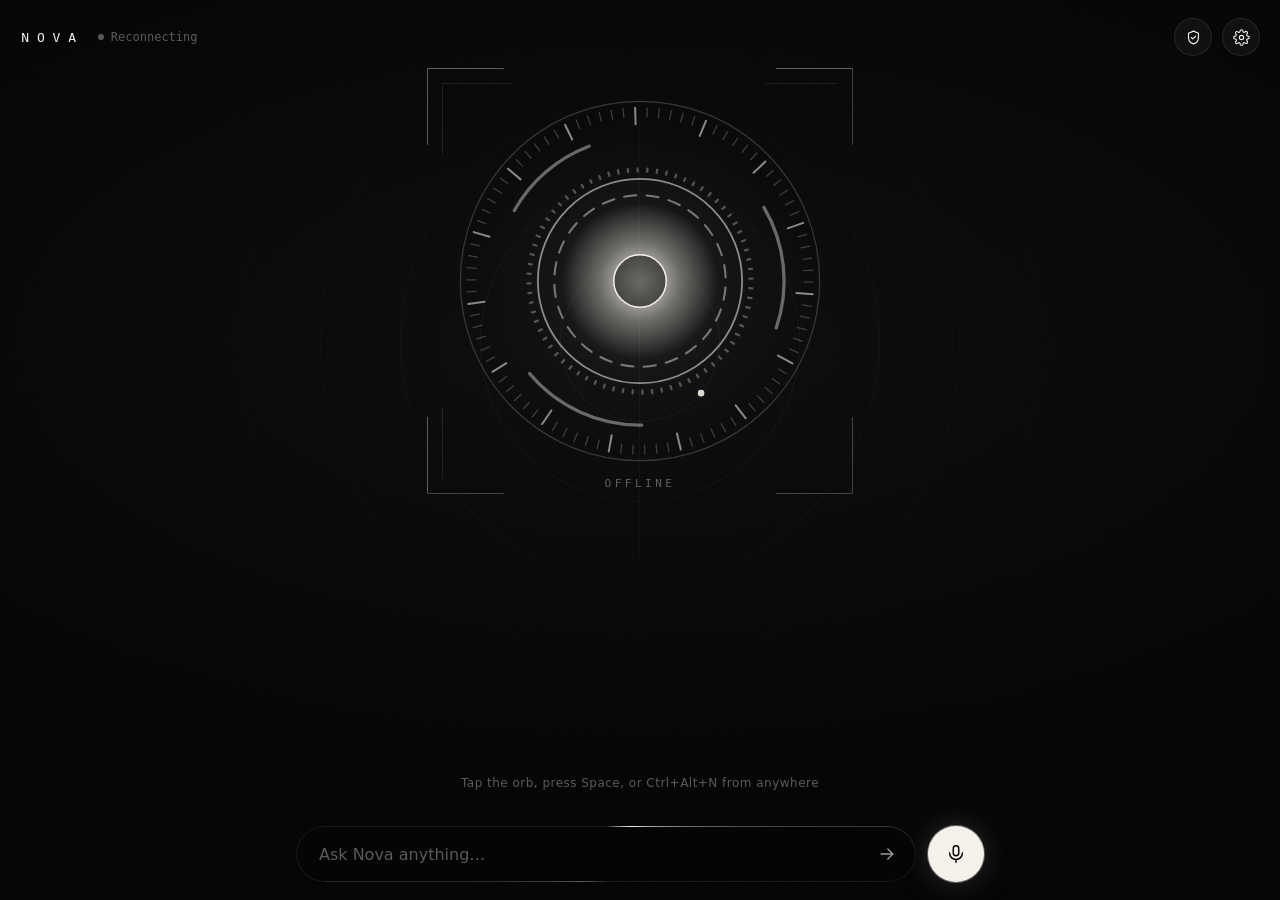
==== laptop/web/index.html @ 0acd4bf2 "Add the PC version (laptop/) with HUD window, hotkey and autostart Co-Authored-By: Claude Opus 5.5 <" ====
<!doctype html>
<html lang="en" data-theme="dark">
<head>
  <meta charset="utf-8">
  <meta name="viewport" content="width=device-width, initial-scale=1, viewport-fit=cover, interactive-widget=resizes-content">
  <meta name="theme-color" content="#050505">
  <meta name="apple-mobile-web-app-capable" content="yes">
  <meta name="apple-mobile-web-app-status-bar-style" content="black-translucent">
  <title>Nova</title>
  <link rel="manifest" href="manifest.json">
  <link rel="icon" href="icon.svg" type="image/svg+xml">
  <link rel="apple-touch-icon" href="icon-192.png">
  <link rel="stylesheet" href="style.css">
</head>
<body>
  <div class="grain" aria-hidden="true"></div>

  <header class="top">
    <div class="brand">
      <span class="wordmark">NOVA</span>
      <span class="status" id="status"><i></i><b>Connecting</b></span>
    </div>
    <div class="top-right">
      <div class="devices" id="devices" aria-label="Connected devices"></div>
      <button class="icon-btn" id="privacyBtn" aria-label="Privacy log">
        <svg viewBox="0 0 24 24"><path d="M12 3l7 3v6c0 4.5-3 7.8-7 9-4-1.2-7-4.5-7-9V6z"/><path d="M9 12l2 2 4-4"/></svg>
      </button>
      <button class="icon-btn" id="settingsBtn" aria-label="Settings">
        <svg viewBox="0 0 24 24"><circle cx="12" cy="12" r="3"/><path d="M19.4 15a1.7 1.7 0 0 0 .3 1.8l.1.1a2 2 0 1 1-2.8 2.8l-.1-.1a1.7 1.7 0 0 0-1.8-.3 1.7 1.7 0 0 0-1 1.5V21a2 2 0 1 1-4 0v-.1a1.7 1.7 0 0 0-1.1-1.5 1.7 1.7 0 0 0-1.8.3l-.1.1a2 2 0 1 1-2.8-2.8l.1-.1a1.7 1.7 0 0 0 .3-1.8 1.7 1.7 0 0 0-1.5-1H3a2 2 0 1 1 0-4h.1a1.7 1.7 0 0 0 1.5-1.1 1.7 1.7 0 0 0-.3-1.8l-.1-.1a2 2 0 1 1 2.8-2.8l.1.1a1.7 1.7 0 0 0 1.8.3H9a1.7 1.7 0 0 0 1-1.5V3a2 2 0 1 1 4 0v.1a1.7 1.7 0 0 0 1 1.5 1.7 1.7 0 0 0 1.8-.3l.1-.1a2 2 0 1 1 2.8 2.8l-.1.1a1.7 1.7 0 0 0-.3 1.8V9a1.7 1.7 0 0 0 1.5 1H21a2 2 0 1 1 0 4h-.1a1.7 1.7 0 0 0-1.5 1z"/></svg>
      </button>
    </div>
  </header>

  <main class="stage">
    <div class="orb-wrap" id="orbWrap">
      <canvas id="orb" aria-hidden="true"></canvas>
    </div>
    <p class="state" id="stateLabel">Tap to speak</p>
    <button class="stop" id="stopBtn" hidden>
      <svg viewBox="0 0 24 24"><rect x="7" y="7" width="10" height="10" rx="2"/></svg> Stop
    </button>
    <div class="timers" id="timers"></div>
    <section class="feed" id="feed" aria-live="polite"></section>
  </main>

  <footer class="dock">
    <form class="ask" id="askForm" autocomplete="off">
      <input id="askInput" placeholder="Ask Nova anything…" enterkeyhint="send" aria-label="Message Nova">
      <button type="submit" class="send" aria-label="Send">
        <svg viewBox="0 0 24 24"><path d="M5 12h14M13 6l6 6-6 6"/></svg>
      </button>
    </form>
    <button class="mic" id="micBtn" aria-label="Talk to Nova">
      <svg viewBox="0 0 24 24"><rect x="9" y="3" width="6" height="11" rx="3"/><path d="M5 11a7 7 0 0 0 14 0M12 18v3"/></svg>
    </button>
  </footer>

  <div class="toast" id="toast" role="status"></div>

  <div class="sheet-backdrop" id="backdrop"></div>

  <section class="sheet" id="confirmSheet" role="dialog" aria-modal="true" aria-labelledby="confirmText">
    <p class="sheet-kicker">Nova needs your OK</p>
    <p class="sheet-title" id="confirmText"></p>
    <div class="sheet-actions">
      <button class="btn ghost" id="confirmNo">Cancel</button>
      <button class="btn solid" id="confirmYes">Allow</button>
    </div>
  </section>

  <section class="sheet leak" id="leakSheet" role="alertdialog" aria-modal="true" aria-labelledby="leakTitle">
    <p class="sheet-kicker">⚠ Data about to leave your laptop</p>
    <p class="sheet-title" id="leakTitle"></p>
    <ul class="leak-items" id="leakItems"></ul>
    <div class="leak-bar"><i id="leakBar"></i></div>
    <p class="fineprint" id="leakNote"></p>
    <div class="sheet-actions">
      <button class="btn ghost" id="leakAllow">Allow once</button>
      <button class="btn solid" id="leakAbort">Abort</button>
    </div>
  </section>

  <section class="sheet" id="privacySheet" role="dialog" aria-modal="true" aria-label="Privacy log">
    <p class="sheet-kicker">Privacy log</p>
    <p class="fineprint" style="margin-top:0">Your conversations and the AI model stay on this laptop. This is everything Nova sent out to the internet.</p>
    <ul class="plog" id="plog"></ul>
    <div class="sheet-actions">
      <button class="btn solid" id="privacyDone">Done</button>
    </div>
  </section>

  <section class="sheet" id="actionSheet" role="dialog" aria-modal="true">
    <p class="sheet-kicker" id="actionKicker">Ready</p>
    <p class="sheet-title" id="actionTitle"></p>
    <div class="sheet-actions">
      <button class="btn ghost" id="actionNo">Dismiss</button>
      <a class="btn solid" id="actionGo" target="_blank" rel="noopener">Open</a>
    </div>
  </section>

  <section class="sheet" id="settingsSheet" role="dialog" aria-modal="true" aria-label="Settings">
    <p class="sheet-kicker">Settings</p>
    <label class="row">
      <span><b>Hands-free</b><small>Listen for “Nova…” without tapping</small></span>
      <input type="checkbox" class="switch" id="optWake">
    </label>
    <label class="row">
      <span><b>Light mode</b><small>Ivory &amp; ink instead of black &amp; pearl</small></span>
      <input type="checkbox" class="switch" id="optLight">
    </label>
    <label class="row">
      <span><b>Speak replies</b><small>Read Nova's answers aloud</small></span>
      <input type="checkbox" class="switch" id="optSpeak" checked>
    </label>
    <label class="row col">
      <span><b>Voice</b></span>
      <select id="optVoice"></select>
    </label>
    <label class="row col">
      <span><b>This device's name</b><small>Say “…on my <em>name</em>” to send things here</small></span>
      <input id="optName" class="text" placeholder="phone">
    </label>
    <p class="fineprint" id="engineInfo"></p>
    <div class="sheet-actions">
      <button class="btn solid" id="settingsDone">Done</button>
    </div>
  </section>

  <script src="app.js"></script>
</body>
</html>
---- laptop/web/style.css ----
/* Nova — rich black & pearl white */
:root {
  --bg: #050505;
  --bg-2: #0e0e0e;
  --surface: rgba(255, 255, 255, 0.045);
  --surface-2: rgba(255, 255, 255, 0.08);
  --line: rgba(255, 255, 255, 0.09);
  --fg: #f4f1ea;
  --fg-2: rgba(244, 241, 234, 0.64);
  --fg-3: rgba(244, 241, 234, 0.36);
  --invert-bg: #f4f1ea;
  --invert-fg: #050505;
  --ok: #e8e4da;
  --shadow: 0 30px 80px rgba(0, 0, 0, 0.6);
  --radius: 22px;
  --ease: cubic-bezier(0.22, 1, 0.36, 1);
  --sans: "Inter", "SF Pro Display", -apple-system, "Segoe UI", system-ui, Roboto, sans-serif;
  color-scheme: dark;
}
:root[data-theme="light"] {
  --bg: #f5f2eb;
  --bg-2: #ebe6db;
  --surface: rgba(10, 10, 10, 0.04);
  --surface-2: rgba(10, 10, 10, 0.07);
  --line: rgba(10, 10, 10, 0.1);
  --fg: #0a0a0a;
  --fg-2: rgba(10, 10, 10, 0.62);
  --fg-3: rgba(10, 10, 10, 0.36);
  --invert-bg: #0a0a0a;
  --invert-fg: #f5f2eb;
  --shadow: 0 30px 80px rgba(40, 30, 10, 0.18);
  color-scheme: light;
}

* { box-sizing: border-box; -webkit-tap-highlight-color: transparent; }
html, body { height: 100%; margin: 0; }
body {
  background:
    radial-gradient(120% 80% at 50% 38%, var(--bg-2) 0%, var(--bg) 62%) fixed,
    var(--bg);
  color: var(--fg);
  font-family: var(--sans);
  -webkit-font-smoothing: antialiased;
  display: grid;
  grid-template-rows: auto minmax(0, 1fr) auto;
  grid-template-columns: minmax(0, 1fr);
  min-height: 100dvh;
  overflow: hidden;
  overflow-x: clip;
  transition: background-color 0.6s var(--ease), color 0.6s var(--ease);
}
button, input, select { font: inherit; color: inherit; }
svg { width: 20px; height: 20px; fill: none; stroke: currentColor; stroke-width: 1.6; stroke-linecap: round; stroke-linejoin: round; }

.grain {
  position: fixed; inset: 0; pointer-events: none; z-index: 0; opacity: 0.05; mix-blend-mode: overlay;
  background-image: url("data:image/svg+xml,%3Csvg xmlns='http://www.w3.org/2000/svg' width='160' height='160'%3E%3Cfilter id='n'%3E%3CfeTurbulence type='fractalNoise' baseFrequency='.9' numOctaves='2' stitchTiles='stitch'/%3E%3C/filter%3E%3Crect width='100%25' height='100%25' filter='url(%23n)'/%3E%3C/svg%3E");
}

/* ---------- header */
.top {
  position: relative; z-index: 2;
  display: flex; align-items: center; justify-content: space-between; gap: 12px;
  padding: calc(env(safe-area-inset-top) + 18px) 20px 8px;
}
.brand { display: flex; align-items: center; gap: 14px; min-width: 0; flex: 1 1 auto; }
.wordmark { font-weight: 300; letter-spacing: 0.55em; font-size: 15px; padding-left: 0.1em; }
.status { display: inline-flex; align-items: center; gap: 7px; font-size: 12px; color: var(--fg-3); white-space: nowrap; min-width: 0; }
.status i { width: 6px; height: 6px; border-radius: 50%; background: var(--fg-3); transition: background 0.4s, box-shadow 0.4s; }
.status.on i { background: var(--fg); box-shadow: 0 0 10px var(--fg); }
.status b { font-weight: 400; overflow: hidden; text-overflow: ellipsis; }
.status i { flex: none; }
.top-right { display: flex; align-items: center; gap: 10px; min-width: 0; flex: 0 1 auto; }
.devices { display: flex; gap: 6px; overflow-x: auto; scrollbar-width: none; min-width: 0; }
.devices::-webkit-scrollbar { display: none; }
.chip {
  display: inline-flex; align-items: center; gap: 6px; padding: 6px 11px; border-radius: 99px;
  border: 1px solid var(--line); background: var(--surface); font-size: 12px; color: var(--fg-2); white-space: nowrap;
  animation: rise 0.5s var(--ease) both;
}
.chip.me { color: var(--fg); border-color: var(--fg-3); }
.chip svg { width: 13px; height: 13px; }
.icon-btn {
  width: 38px; height: 38px; display: grid; place-items: center; flex: none;
  border-radius: 50%; border: 1px solid var(--line); background: var(--surface); cursor: pointer;
  transition: transform 0.3s var(--ease), background 0.3s;
}
.icon-btn:hover { background: var(--surface-2); }
.icon-btn:active { transform: scale(0.92); }
.icon-btn svg { width: 17px; height: 17px; }

/* ---------- stage */
.stage {
  position: relative; z-index: 1; min-height: 0;
  display: flex; flex-direction: column; align-items: center; padding: 0 16px;
}
.orb-wrap {
  width: min(68vw, 46dvh, 380px); aspect-ratio: 1; margin-top: clamp(4px, 3dvh, 36px);
  cursor: pointer; flex: none; transition: transform 0.6s var(--ease);
}
.orb-wrap:active { transform: scale(0.97); }
#orb { width: 100%; height: 100%; display: block; }
.state {
  margin: 6px 0 0; font-size: 12px; letter-spacing: 0.28em; text-transform: uppercase; color: var(--fg-3);
  min-height: 1.4em; transition: color 0.4s;
}
.state.live { color: var(--fg-2); }

.timers { display: flex; gap: 8px; flex-wrap: wrap; justify-content: center; margin-top: 10px; }
.timer {
  font-variant-numeric: tabular-nums; font-size: 13px; padding: 7px 12px 7px 14px; border-radius: 99px;
  border: 1px solid var(--line); background: var(--surface); display: flex; align-items: center; gap: 10px;
  animation: rise 0.5s var(--ease) both;
}
.timer button { border: 0; background: none; cursor: pointer; color: var(--fg-3); padding: 0; line-height: 1; font-size: 16px; }

.feed {
  width: 100%; max-width: 680px; flex: 1; min-height: 0; overflow-y: auto; margin-top: 14px;
  padding: 18px 4px 24px; display: flex; flex-direction: column; gap: 14px; scrollbar-width: none;
  mask-image: linear-gradient(to bottom, transparent 0, #000 48px, #000 calc(100% - 12px), transparent 100%);
}
.feed::-webkit-scrollbar { display: none; }
.feed::before { content: ""; margin-top: auto; }
.msg { max-width: 86%; line-height: 1.5; animation: rise 0.6s var(--ease) both; overflow-wrap: anywhere; }
.msg.you {
  align-self: flex-end; font-size: 14px; color: var(--fg-2);
  padding: 9px 15px; border-radius: 18px 18px 6px 18px; background: var(--surface); border: 1px solid var(--line);
}
.msg.nova { align-self: flex-start; font-size: 17px; font-weight: 300; letter-spacing: 0.005em; }
.msg.nova::before {
  content: "NOVA"; display: block; font-size: 10px; letter-spacing: 0.4em; color: var(--fg-3); margin-bottom: 4px; font-weight: 400;
}
.msg.meta { align-self: center; font-size: 12px; color: var(--fg-3); letter-spacing: 0.04em; }

/* ---------- dock */
.dock {
  position: relative; z-index: 2; display: flex; gap: 12px; align-items: center;
  width: 100%; max-width: 720px; margin: 0 auto;
  padding: 10px 16px calc(env(safe-area-inset-bottom) + 18px);
}
.ask {
  flex: 1; display: flex; align-items: center; min-width: 0; height: 56px; padding: 0 6px 0 20px;
  border-radius: 99px; border: 1px solid var(--line); background: var(--surface);
  backdrop-filter: blur(18px); -webkit-backdrop-filter: blur(18px);
  transition: border-color 0.3s, background 0.3s;
}
.ask:focus-within { border-color: var(--fg-3); background: var(--surface-2); }
.ask input { flex: 1; min-width: 0; border: 0; outline: 0; background: none; font-size: 16px; }
.ask input::placeholder { color: var(--fg-3); }
.send {
  width: 44px; height: 44px; border-radius: 50%; border: 0; background: none; cursor: pointer; color: var(--fg-2);
  display: grid; place-items: center; transition: transform 0.3s var(--ease), color 0.3s;
}
.send:hover { color: var(--fg); transform: translateX(2px); }
.mic {
  flex: none; width: 56px; height: 56px; border-radius: 50%; border: 0; cursor: pointer;
  background: var(--invert-bg); color: var(--invert-fg); display: grid; place-items: center;
  box-shadow: 0 10px 30px rgba(0, 0, 0, 0.35), 0 0 0 0 var(--fg-3);
  transition: transform 0.35s var(--ease), box-shadow 0.5s var(--ease);
}
.mic svg { width: 22px; height: 22px; }
.mic:active { transform: scale(0.92); }
.mic.live { box-shadow: 0 10px 30px rgba(0, 0, 0, 0.35), 0 0 0 10px var(--surface-2); }
.mic.wake::after {
  content: ""; position: absolute; width: 6px; height: 6px; border-radius: 50%;
  background: var(--fg); transform: translate(20px, -20px);
}

/* ---------- toast */
.toast {
  position: fixed; left: 50%; top: calc(env(safe-area-inset-top) + 70px); z-index: 5;
  transform: translate(-50%, -12px); opacity: 0; pointer-events: none;
  padding: 10px 16px; border-radius: 99px; font-size: 13px;
  background: var(--invert-bg); color: var(--invert-fg); box-shadow: var(--shadow);
  transition: opacity 0.4s var(--ease), transform 0.4s var(--ease); max-width: calc(100vw - 32px);
}
.toast.show { opacity: 1; transform: translate(-50%, 0); }

/* ---------- sheets */
.sheet-backdrop {
  position: fixed; inset: 0; z-index: 8; background: rgba(0, 0, 0, 0.45);
  backdrop-filter: blur(6px); -webkit-backdrop-filter: blur(6px);
  opacity: 0; pointer-events: none; transition: opacity 0.45s var(--ease);
}
.sheet-backdrop.show { opacity: 1; pointer-events: auto; }
.sheet {
  position: fixed; z-index: 9; left: 50%; bottom: 0; width: min(100%, 520px);
  transform: translate(-50%, 104%); transition: transform 0.55s var(--ease);
  background: var(--bg); border: 1px solid var(--line); border-bottom: 0;
  border-radius: 28px 28px 0 0; box-shadow: var(--shadow);
  padding: 26px 22px calc(env(safe-area-inset-bottom) + 22px); max-height: 88dvh; overflow-y: auto;
}
.sheet.show { transform: translate(-50%, 0); }
@media (min-width: 640px) {
  .sheet { bottom: 50%; border-radius: 28px; border-bottom: 1px solid var(--line); transform: translate(-50%, 60%) scale(0.96); opacity: 0; pointer-events: none; transition: transform 0.5s var(--ease), opacity 0.35s var(--ease); }
  .sheet.show { transform: translate(-50%, 50%) scale(1); opacity: 1; pointer-events: auto; }
}
.sheet-kicker { margin: 0 0 8px; font-size: 11px; letter-spacing: 0.3em; text-transform: uppercase; color: var(--fg-3); }
.sheet-title { margin: 0 0 22px; font-size: 20px; font-weight: 300; line-height: 1.4; white-space: pre-wrap; overflow-wrap: anywhere; }
.sheet-title code, .sheet-title { font-feature-settings: "tnum"; }
.sheet-actions { display: flex; gap: 10px; margin-top: 18px; }
.btn {
  flex: 1; height: 50px; border-radius: 99px; cursor: pointer; font-size: 15px; display: grid; place-items: center;
  text-decoration: none; transition: transform 0.3s var(--ease), background 0.3s;
}
.btn:active { transform: scale(0.97); }
.btn.solid { background: var(--invert-bg); color: var(--invert-fg); border: 0; }
.btn.ghost { background: var(--surface); border: 1px solid var(--line); }

.row { display: flex; align-items: center; justify-content: space-between; gap: 16px; padding: 14px 0; border-bottom: 1px solid var(--line); }
.row.col { flex-direction: column; align-items: stretch; gap: 10px; }
.row b { display: block; font-weight: 500; font-size: 15px; }
.row small { display: block; color: var(--fg-3); font-size: 12.5px; margin-top: 3px; }
.row select, .row .text {
  width: 100%; height: 46px; border-radius: 14px; border: 1px solid var(--line); background: var(--surface);
  padding: 0 14px; outline: 0; font-size: 15px;
}
.row select option { background: var(--bg); }
.switch {
  appearance: none; -webkit-appearance: none; flex: none; width: 48px; height: 28px; border-radius: 99px; cursor: pointer;
  background: var(--surface-2); border: 1px solid var(--line); position: relative; transition: background 0.35s var(--ease);
}
.switch::after {
  content: ""; position: absolute; top: 3px; left: 3px; width: 20px; height: 20px; border-radius: 50%;
  background: var(--fg-2); transition: transform 0.4s var(--ease), background 0.35s;
}
.switch:checked { background: var(--invert-bg); }
.switch:checked::after { transform: translateX(20px); background: var(--invert-fg); }
.fineprint { color: var(--fg-3); font-size: 12px; line-height: 1.6; margin: 16px 0 0; }

@keyframes rise { from { opacity: 0; transform: translateY(10px); filter: blur(4px); } to { opacity: 1; transform: none; filter: none; } }

@media (max-width: 520px) {
  .devices .chip { padding: 6px 8px; }
  .devices .chip span { display: none; }
  .status b { max-width: 34vw; }
  .wordmark { letter-spacing: 0.45em; }
}
@media (prefers-reduced-motion: reduce) {
  *, *::before, *::after { animation-duration: 0.01ms !important; transition-duration: 0.01ms !important; }
}

/* ---------- stop + steps */
.stop {
  margin-top: 10px; display: inline-flex; align-items: center; gap: 6px; padding: 7px 14px 7px 10px;
  border-radius: 99px; border: 1px solid var(--line); background: var(--surface); cursor: pointer; font-size: 13px;
  animation: rise 0.4s var(--ease) both;
}
.stop[hidden] { display: none; }
.stop svg { width: 14px; height: 14px; fill: currentColor; stroke: none; }
.msg.step { align-self: flex-start; font-size: 12.5px; color: var(--fg-3); padding-left: 14px; position: relative; }
.msg.step::before { content: ""; position: absolute; left: 0; top: 0.6em; width: 6px; height: 6px; border-radius: 50%; border: 1px solid var(--fg-3); }

/* ---------- leak guard */
.sheet.leak { border-color: rgba(255, 90, 70, 0.45); box-shadow: 0 0 0 1px rgba(255, 90, 70, 0.15), var(--shadow); }
.sheet.leak .sheet-kicker { color: #ff7a66; letter-spacing: 0.18em; }
.leak-items { list-style: none; padding: 0; margin: -8px 0 16px; display: grid; gap: 8px; }
.leak-items li {
  padding: 10px 14px; border-radius: 14px; background: var(--surface); border: 1px solid var(--line);
  font-size: 14px; font-variant-numeric: tabular-nums; overflow-wrap: anywhere;
}
.leak-bar { height: 3px; border-radius: 3px; background: var(--surface-2); overflow: hidden; }
.leak-bar i { display: block; height: 100%; width: 100%; background: #ff7a66; transform-origin: left; }

/* ---------- privacy log */
.plog { list-style: none; padding: 0; margin: 14px 0 0; display: grid; gap: 6px; max-height: 50dvh; overflow-y: auto; }
.plog li { display: grid; grid-template-columns: auto 1fr; gap: 2px 12px; padding: 10px 12px; border-radius: 12px; background: var(--surface); font-size: 13px; }
.plog .t { color: var(--fg-3); font-variant-numeric: tabular-nums; }
.plog .d { grid-column: 2; color: var(--fg-3); font-size: 12px; overflow-wrap: anywhere; }
.plog .bad { color: #ff7a66; }
.plog .empty { display: block; color: var(--fg-3); text-align: center; background: none; }

/* ---------- HUD styling */
@property --spin { syntax: "<angle>"; initial-value: 0deg; inherits: false; }
:root { --mono: ui-monospace, "SF Mono", "Cascadia Code", Consolas, "Roboto Mono", monospace; }
.wordmark, .state, .status, .sheet-kicker, .msg.nova::before, .msg.step, .chip { font-family: var(--mono); }
.wordmark { letter-spacing: 0.6em; font-size: 13px; }
.state { letter-spacing: 0.32em; font-size: 11px; }
body::before {
  content: ""; position: fixed; inset: 0; pointer-events: none; z-index: 0; opacity: 0.5;
  background:
    repeating-radial-gradient(circle at 50% 38%, transparent 0 79px, var(--line) 79px 80px),
    linear-gradient(90deg, transparent calc(50% - 0.5px), var(--line) calc(50% - 0.5px) calc(50% + 0.5px), transparent calc(50% + 0.5px));
  mask-image: radial-gradient(60% 55% at 50% 38%, #000 0%, transparent 75%);
}
.orb-wrap { position: relative; }
.orb-wrap::before, .orb-wrap::after {
  content: ""; position: absolute; inset: -6%; pointer-events: none;
  border: 1px solid var(--fg-3);
  -webkit-mask: linear-gradient(#000 0 0) top left / 18% 18% no-repeat, linear-gradient(#000 0 0) top right / 18% 18% no-repeat,
                linear-gradient(#000 0 0) bottom left / 18% 18% no-repeat, linear-gradient(#000 0 0) bottom right / 18% 18% no-repeat;
          mask: linear-gradient(#000 0 0) top left / 18% 18% no-repeat, linear-gradient(#000 0 0) top right / 18% 18% no-repeat,
                linear-gradient(#000 0 0) bottom left / 18% 18% no-repeat, linear-gradient(#000 0 0) bottom right / 18% 18% no-repeat;
}
.orb-wrap::after { inset: -2%; border-color: var(--line); }
.ask { position: relative; border-color: transparent; background: var(--bg); }
.ask::before {
  content: ""; position: absolute; inset: -1px; border-radius: inherit; padding: 1px; pointer-events: none;
  background: conic-gradient(from var(--spin), var(--line), var(--fg) 12%, var(--line) 25%, var(--line) 50%, var(--fg-3) 62%, var(--line) 75%);
  -webkit-mask: linear-gradient(#000 0 0) content-box, linear-gradient(#000 0 0); -webkit-mask-composite: xor;
          mask: linear-gradient(#000 0 0) content-box exclude, linear-gradient(#000 0 0);
  animation: spin 6s linear infinite;
}
@keyframes spin { to { --spin: 360deg; } }
.mic { box-shadow: 0 0 0 1px var(--fg-3), 0 0 28px rgba(244, 241, 234, 0.18), 0 10px 30px rgba(0, 0, 0, 0.35); }
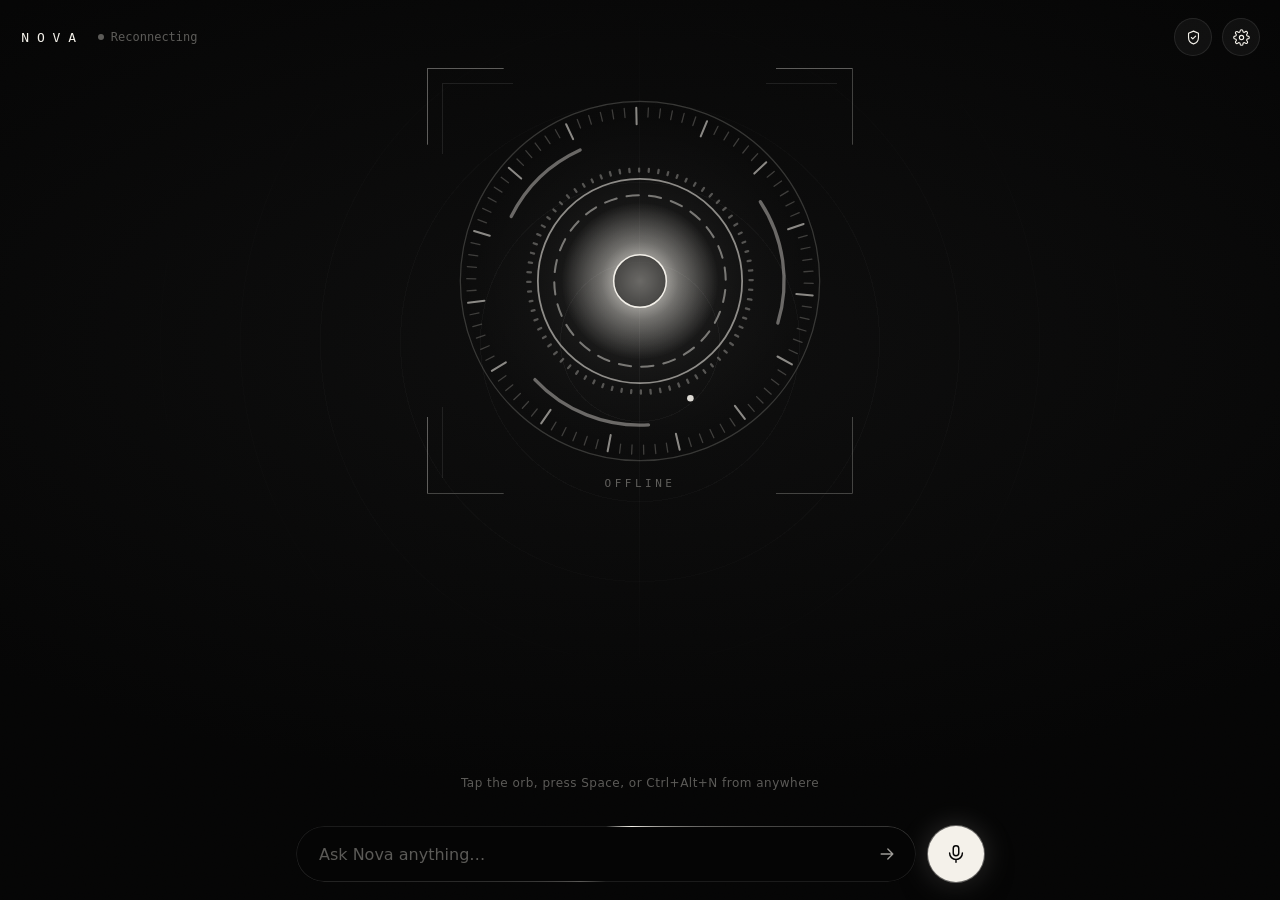
==== commit 55a5e818: "PC: Claude brain, voice-tone hints, memory, routines, British Piper voice Co-Authored-By: Claude Opu" ====
--- a/laptop/web/index.html
+++ b/laptop/web/index.html
@@ -116,6 +116,13 @@
       <span><b>Voice</b></span>
       <select id="optVoice"></select>
     </label>
+    <div class="row col" id="claudeRow" hidden>
+      <span><b>Claude API key</b><small>Nova's cloud brain. Get one at console.anthropic.com → API keys. Stored only on this laptop.</small></span>
+      <div class="keyrow">
+        <input id="optClaude" class="text" type="password" placeholder="sk-ant-…" autocomplete="off">
+        <button class="btn solid" id="saveClaude" type="button">Save</button>
+      </div>
+    </div>
     <label class="row col">
       <span><b>This device's name</b><small>Say “…on my <em>name</em>” to send things here</small></span>
       <input id="optName" class="text" placeholder="phone">
--- a/laptop/web/style.css
+++ b/laptop/web/style.css
@@ -303,3 +303,6 @@
 }
 @keyframes spin { to { --spin: 360deg; } }
 .mic { box-shadow: 0 0 0 1px var(--fg-3), 0 0 28px rgba(244, 241, 234, 0.18), 0 10px 30px rgba(0, 0, 0, 0.35); }
+
+.keyrow { display: flex; gap: 8px; }
+.keyrow .btn { flex: none; width: 92px; height: 46px; }
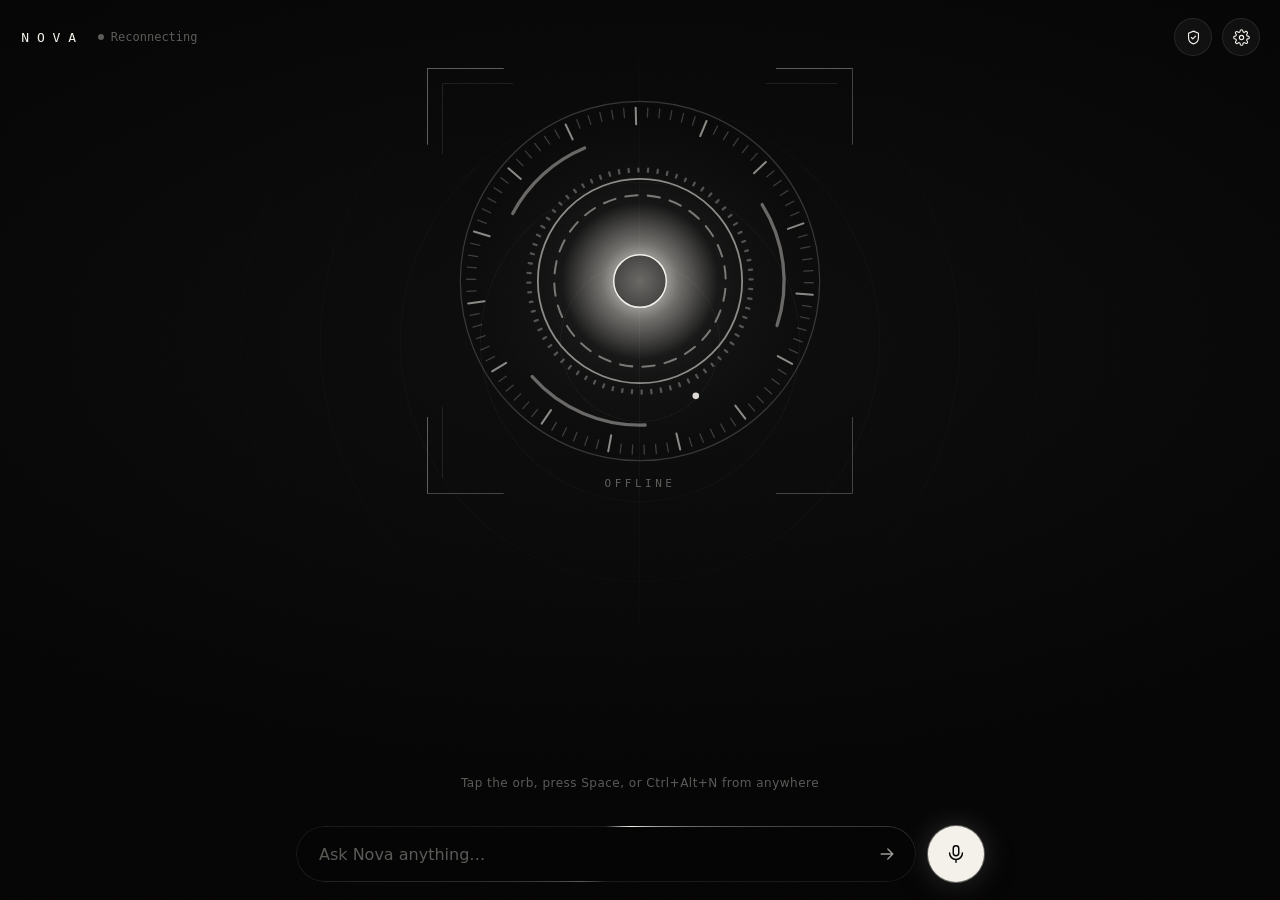
==== commit 94366dcc: "Free brain: Groq free tier with model fallback and built-in web search Groq (free, no card) is now t" ====
--- a/laptop/web/index.html
+++ b/laptop/web/index.html
@@ -117,10 +117,15 @@
       <select id="optVoice"></select>
     </label>
     <div class="row col" id="claudeRow" hidden>
-      <span><b>Claude API key</b><small>Nova's cloud brain. Get one at console.anthropic.com → API keys. Stored only on this laptop.</small></span>
+      <span><b>Groq API key (free brain)</b><small>Free at console.groq.com → API Keys, no card needed. Stored only on this laptop.</small></span>
       <div class="keyrow">
-        <input id="optClaude" class="text" type="password" placeholder="sk-ant-…" autocomplete="off">
-        <button class="btn solid" id="saveClaude" type="button">Save</button>
+        <input id="optGroq" class="text" type="password" placeholder="gsk_…" autocomplete="off">
+        <button class="btn solid" id="saveGroq" type="button">Save</button>
+      </div>
+      <span><small>Optional, paid: a Claude key (console.anthropic.com) makes Nova smarter. It's used instead of Groq if set.</small></span>
+      <div class="keyrow">
+        <input id="optClaude" class="text" type="password" placeholder="sk-ant-… (optional)" autocomplete="off">
+        <button class="btn ghost" id="saveClaude" type="button">Save</button>
       </div>
     </div>
     <label class="row col">
